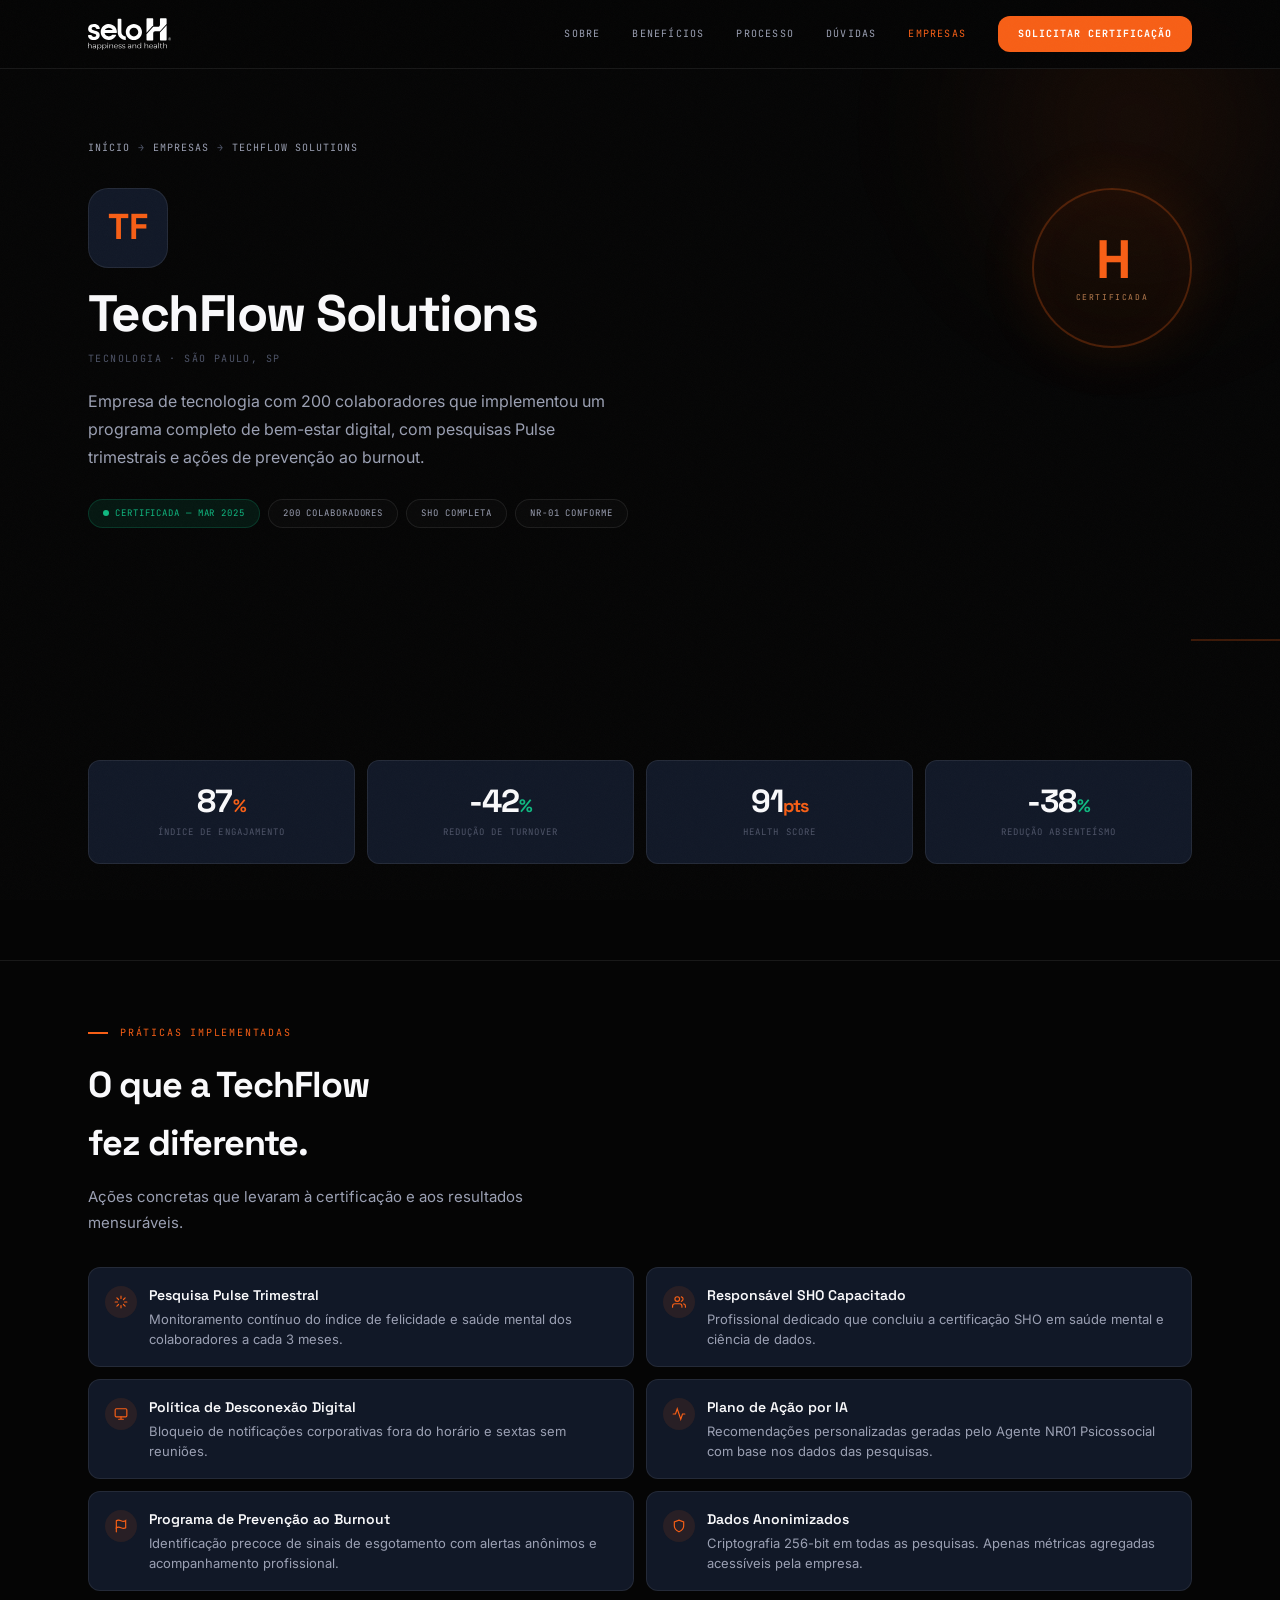
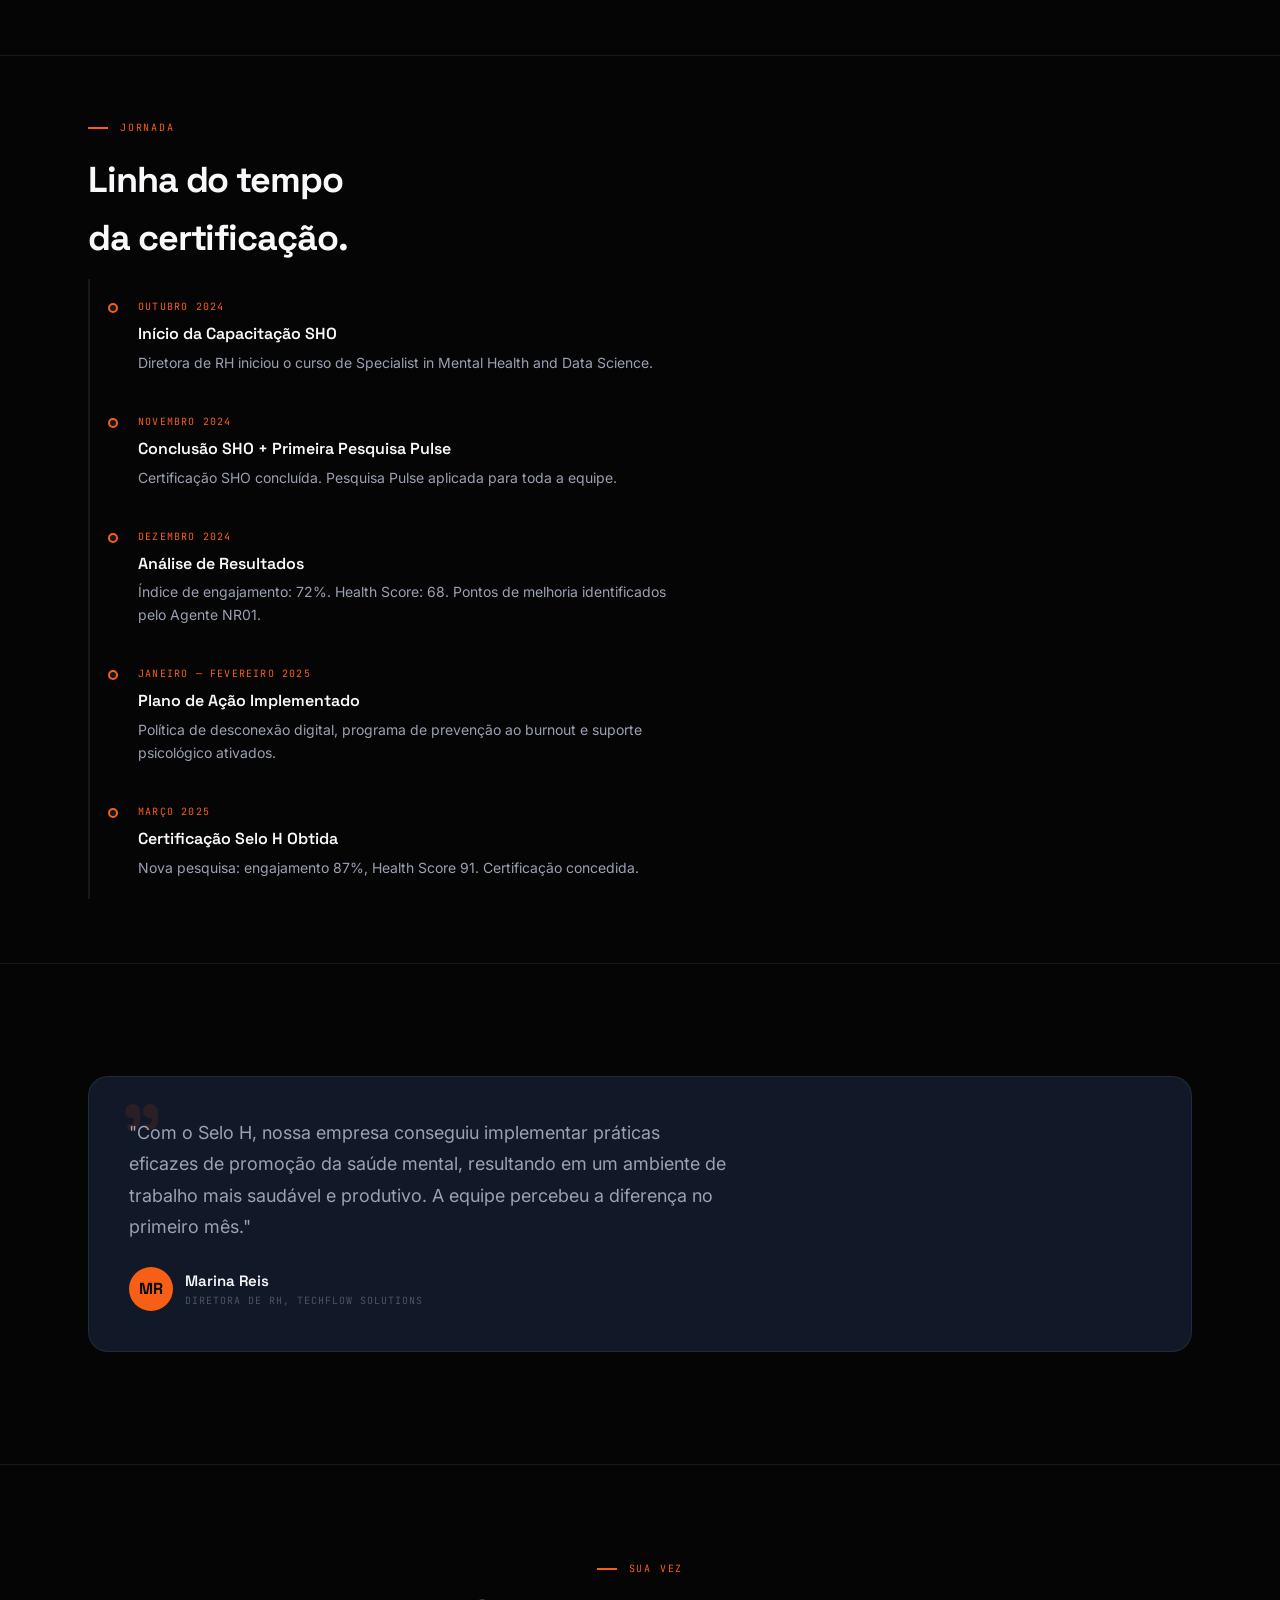
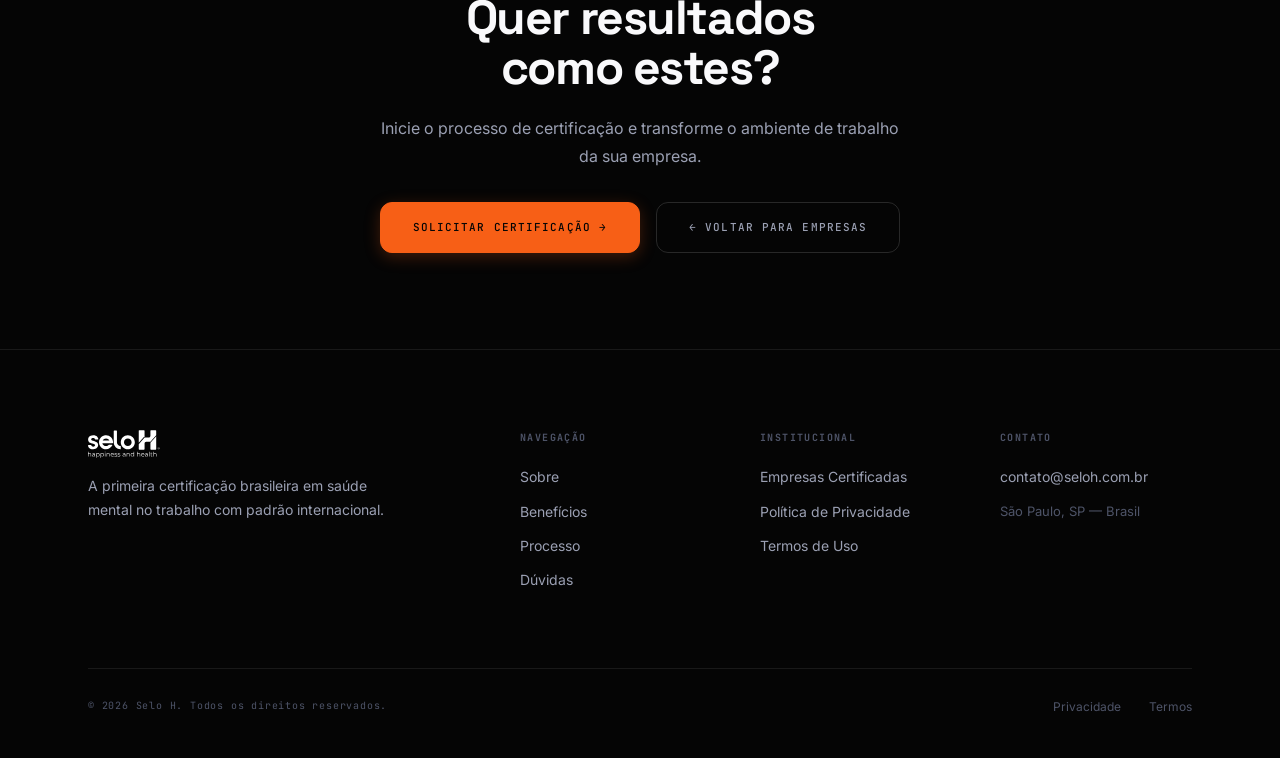
==== web/empresa-detalhe.html @ 423f3311 "initial commit" ====
<!DOCTYPE html>
<html lang="pt-BR">
<head>
<meta charset="UTF-8">
<meta name="viewport" content="width=device-width, initial-scale=1.0">
<meta name="description" content="Detalhes da certificação Selo H — Saúde mental no trabalho com padrão internacional.">
<meta name="robots" content="index, follow">
<meta name="theme-color" content="#F75F16">

<link rel="canonical" href="https://seloh.com.br/empresa-detalhe">
<link rel="icon" type="image/svg+xml" href="../assets/svg/Selo H - Logo.svg">

<link rel="preconnect" href="https://fonts.googleapis.com">
<link rel="preconnect" href="https://fonts.gstatic.com" crossorigin>
<link href="https://fonts.googleapis.com/css2?family=Space+Grotesk:wght@400;500;600;700&family=Inter:wght@400;500;600;700&family=JetBrains+Mono:wght@400;500&display=swap" rel="stylesheet">

<title>TechFlow Solutions — Selo H</title>

<script type="application/ld+json">
{
  "@context":"https://schema.org",
  "@type":"BreadcrumbList",
  "itemListElement":[
    {"@type":"ListItem","position":1,"name":"Início","item":"https://seloh.com.br/"},
    {"@type":"ListItem","position":2,"name":"Empresas Certificadas","item":"https://seloh.com.br/empresas-certificadas"},
    {"@type":"ListItem","position":3,"name":"TechFlow Solutions","item":"https://seloh.com.br/empresa-detalhe?id=techflow"}
  ]
}
</script>

<style>
:root{
  --bg-deep:#050505;--bg-raised:#0d1120;--bg-surface:#111827;
  --bg-overlay:#1a2035;--bg-cream:#faf8f6;--bg-warm:#f3efe8;
  --border-faint:rgba(255,255,255,0.05);--border-subtle:rgba(255,255,255,0.08);
  --border-mid:rgba(255,255,255,0.14);--border-strong:rgba(255,255,255,0.24);
  --border-inv:rgba(0,0,0,0.08);
  --text-white:#f9f9fb;--text-grey:#9ba0b3;--text-dim:#4e5468;
  --text-dark:#1a1a1a;--text-dark-mid:#555;--text-dark-dim:#999;
  --accent:#F75F16;--accent-hover:#dc4d11;--accent-light:#ffad6e;
  --accent-dim:rgba(247,95,22,0.10);--accent-glow:rgba(247,95,22,0.25);
  --success:#10b981;--warning:#f59e0b;--error:#ef4444;
  --font-display:'Space Grotesk',system-ui,sans-serif;
  --font-body:'Inter',system-ui,sans-serif;
  --font-mono:'JetBrains Mono',monospace;
  --ease-out:cubic-bezier(0.22,1,0.36,1);
  --ease-spring:cubic-bezier(0.34,1.56,0.64,1);
  --max-w:1200px;
  --radius-sm:6px;--radius-md:12px;--radius-lg:20px;
  --radius-xl:28px;--radius-pill:999px;
}

*,*::before,*::after{box-sizing:border-box;margin:0;padding:0}
html{font-size:16px;scroll-behavior:smooth}
body{background:var(--bg-deep);color:var(--text-white);font-family:var(--font-body);line-height:1.6;-webkit-font-smoothing:antialiased;overflow-x:hidden}
a{color:inherit;text-decoration:none}
button{border:none;background:none;cursor:pointer;font-family:inherit}
img{max-width:100%;display:block}
ul,ol{list-style:none}
.sr-only{position:absolute;width:1px;height:1px;padding:0;margin:-1px;overflow:hidden;clip:rect(0,0,0,0);white-space:nowrap;border:0}
.grain{position:fixed;inset:0;pointer-events:none;z-index:9999;opacity:0.025;background-image:url("data:image/svg+xml,%3Csvg viewBox='0 0 256 256' xmlns='http://www.w3.org/2000/svg'%3E%3Cfilter id='n'%3E%3CfeTurbulence type='fractalNoise' baseFrequency='0.85' numOctaves='4' stitchTiles='stitch'/%3E%3C/filter%3E%3Crect width='100%25' height='100%25' filter='url(%23n)'/%3E%3C/svg%3E");background-repeat:repeat;background-size:180px}
.container{max-width:var(--max-w);margin:0 auto;padding:0 48px}
@media(max-width:768px){.container{padding:0 24px}}

/* Progress */
.progress{position:fixed;top:0;left:0;right:0;height:2px;z-index:200}
.progress-fill{height:100%;width:0%;background:linear-gradient(90deg,var(--accent),var(--accent-light));box-shadow:0 0 12px var(--accent-glow)}

/* Navigation */
.nav{position:fixed;top:0;left:0;right:0;z-index:100;padding:16px 0;background:rgba(5,5,5,0.92);backdrop-filter:blur(20px);-webkit-backdrop-filter:blur(20px);border-bottom:1px solid var(--border-subtle)}
.nav-inner{max-width:var(--max-w);margin:0 auto;padding:0 48px;display:flex;align-items:center;justify-content:space-between}
.nav-brand{display:flex;align-items:center}
.nav-brand-logo{height:32px;width:auto;transition:opacity 0.2s;filter:brightness(0) invert(1)}
.nav-brand-logo:hover{opacity:0.85}
.nav-links{display:flex;align-items:center;gap:32px}
.nav-links a{font-family:var(--font-mono);font-size:10px;letter-spacing:0.12em;text-transform:uppercase;color:var(--text-grey);transition:color 0.2s;position:relative}
.nav-links a:hover{color:var(--text-white)}
.nav-links a:not(.nav-cta)::after{content:'';position:absolute;bottom:-4px;left:0;width:0;height:1.5px;background:var(--accent);transition:width 0.3s var(--ease-out)}
.nav-links a:not(.nav-cta):hover::after{width:100%}
.nav-links a.active{color:var(--accent)}
.nav-links a.nav-cta{font-family:var(--font-mono);font-size:10px;letter-spacing:0.1em;text-transform:uppercase;padding:10px 20px;background:var(--accent);color:#fff;border-radius:var(--radius-md);font-weight:700;transition:background 0.2s,transform 0.15s;display:inline-flex;align-items:center;gap:6px}
.nav-links a.nav-cta:hover{background:var(--accent-hover);transform:translateY(-1px);color:#fff}
.nav-toggle{display:none;flex-direction:column;gap:5px;cursor:pointer;padding:8px;z-index:110}
.nav-toggle span{width:22px;height:2px;background:var(--text-white);transition:transform 0.3s,opacity 0.3s}
.nav-toggle.open span:nth-child(1){transform:rotate(45deg) translate(5px,5px)}
.nav-toggle.open span:nth-child(2){opacity:0}
.nav-toggle.open span:nth-child(3){transform:rotate(-45deg) translate(5px,-5px)}
@media(max-width:900px){
  .nav-inner{padding:0 24px}
  .nav-toggle{display:flex}
  .nav-links{position:fixed;top:0;right:-100%;width:280px;height:100vh;background:var(--bg-raised);flex-direction:column;align-items:flex-start;padding:80px 32px 32px;gap:24px;transition:right 0.4s var(--ease-out);border-left:1px solid var(--border-subtle)}
  .nav-links.open{right:0}
  .nav-links a{font-size:12px}
}

/* Eyebrow */
.eyebrow{font-family:var(--font-mono);font-size:10px;letter-spacing:0.18em;text-transform:uppercase;color:var(--accent);display:flex;align-items:center;gap:12px;margin-bottom:16px}
.eyebrow::before{content:'';width:20px;height:2px;background:var(--accent);flex-shrink:0}

/* Btn */
.btn{display:inline-flex;align-items:center;gap:8px;font-family:var(--font-mono);font-size:11px;font-weight:500;letter-spacing:0.1em;text-transform:uppercase;border-radius:var(--radius-md);transition:transform 0.15s,box-shadow 0.25s,background 0.2s,color 0.2s,border-color 0.2s;white-space:nowrap;position:relative;overflow:hidden}
.btn-solid{color:#050505;background:var(--accent);border:1.5px solid var(--accent);padding:16px 32px;box-shadow:0 4px 16px var(--accent-glow)}
.btn-solid:hover{background:var(--accent-hover);border-color:var(--accent-hover);transform:translateY(-2px);box-shadow:0 0 40px rgba(247,95,22,0.3)}
.btn-outline{color:var(--text-grey);background:transparent;border:1.5px solid var(--border-mid);padding:16px 32px}
.btn-outline:hover{color:var(--accent);border-color:var(--accent);transform:translateY(-2px)}

/* Reveal */
.reveal{opacity:0;transform:scale(0.96) translateY(12px);transition:opacity 0.8s var(--ease-out),transform 0.8s var(--ease-out)}
.reveal.visible{opacity:1;transform:scale(1) translateY(0)}
.d1{transition-delay:0.06s}.d2{transition-delay:0.12s}.d3{transition-delay:0.18s}.d4{transition-delay:0.24s}.d5{transition-delay:0.30s}

/* Heartbeat */
@keyframes draw-hb{0%{stroke-dashoffset:1200;opacity:0.15}50%{stroke-dashoffset:0;opacity:0.4}100%{stroke-dashoffset:-1200;opacity:0.15}}
.heartbeat{width:100%;height:48px;overflow:hidden}
.heartbeat svg{width:100%;height:48px}
.heartbeat path{fill:none;stroke:var(--accent);stroke-width:1.5;stroke-dasharray:1200;stroke-dashoffset:1200;opacity:0.3;animation:draw-hb 4s ease-in-out infinite}

/* Breadcrumb */
.breadcrumb{font-family:var(--font-mono);font-size:10px;letter-spacing:0.1em;text-transform:uppercase;color:var(--text-dim);display:flex;align-items:center;gap:8px;margin-bottom:32px;flex-wrap:wrap}
.breadcrumb a{color:var(--text-grey);transition:color 0.2s}
.breadcrumb a:hover{color:var(--accent)}
.breadcrumb .sep{color:var(--text-dim)}

/* Orbs */
@keyframes breathe{0%,100%{transform:scale(1);opacity:0.5}50%{transform:scale(1.12);opacity:0.8}}
.orb{position:absolute;border-radius:50%;background:radial-gradient(circle,var(--accent-dim) 0%,transparent 70%);pointer-events:none;filter:blur(60px);animation:breathe 8s ease-in-out infinite}

/* Glass */
.glass{background:rgba(255,255,255,0.03);backdrop-filter:blur(16px);-webkit-backdrop-filter:blur(16px);border:1px solid var(--border-subtle);border-radius:var(--radius-lg);padding:32px;position:relative;overflow:hidden}
.glass::before{content:'';position:absolute;top:0;left:0;right:0;height:1px;background:linear-gradient(90deg,transparent,rgba(255,255,255,0.08),transparent)}

/* ── Detail page specifics ── */
.detail-hero{padding:140px 0 64px;position:relative}
.detail-hero-grid{display:grid;grid-template-columns:1fr auto;gap:48px;align-items:start}
@media(max-width:900px){.detail-hero-grid{grid-template-columns:1fr}}

.detail-logo{width:80px;height:80px;border-radius:var(--radius-lg);background:var(--bg-surface);border:1px solid var(--border-subtle);display:flex;align-items:center;justify-content:center;font-family:var(--font-display);font-size:36px;font-weight:700;color:var(--accent);margin-bottom:20px}

.detail-name{font-family:var(--font-display);font-size:clamp(32px,4vw,52px);font-weight:700;letter-spacing:-0.03em;line-height:1;margin-bottom:12px}
.detail-sector{font-family:var(--font-mono);font-size:10px;letter-spacing:0.14em;text-transform:uppercase;color:var(--text-dim);margin-bottom:20px}
.detail-desc{font-size:16px;color:var(--text-grey);line-height:1.75;max-width:540px;margin-bottom:28px}

.detail-tags{display:flex;flex-wrap:wrap;gap:8px;margin-bottom:24px}
.detail-tag{display:inline-flex;align-items:center;gap:6px;padding:6px 14px;border-radius:var(--radius-pill);font-family:var(--font-mono);font-size:9px;letter-spacing:0.1em;text-transform:uppercase;border:1px solid var(--border-subtle);color:var(--text-grey);background:rgba(255,255,255,0.02)}
.detail-tag.cert{background:rgba(16,185,129,0.10);border-color:rgba(16,185,129,0.2);color:var(--success)}
.detail-tag.cert::before{content:'';width:6px;height:6px;border-radius:50%;background:var(--success)}

/* Seal badge */
.seal-badge{width:160px;height:160px;border-radius:50%;background:rgba(247,95,22,0.04);border:2px solid rgba(247,95,22,0.25);display:flex;align-items:center;justify-content:center;flex-direction:column;gap:4px;box-shadow:0 0 60px rgba(247,95,22,0.10),inset 0 0 40px rgba(247,95,22,0.03);flex-shrink:0}
.seal-badge-h{font-family:var(--font-display);font-size:54px;font-weight:700;color:var(--accent);line-height:1;letter-spacing:-0.04em}
.seal-badge-label{font-family:var(--font-mono);font-size:8px;letter-spacing:0.2em;text-transform:uppercase;color:var(--accent-light);opacity:0.7}
@media(max-width:900px){.seal-badge{width:120px;height:120px}.seal-badge-h{font-size:40px}}

/* Stats grid */
.stats-grid{display:grid;grid-template-columns:repeat(4,1fr);gap:12px;margin:48px 0}
@media(max-width:768px){.stats-grid{grid-template-columns:repeat(2,1fr)}}
.stat-card{background:var(--bg-surface);border:1px solid var(--border-subtle);border-radius:var(--radius-md);padding:24px;text-align:center;transition:border-color 0.3s,transform 0.3s}
.stat-card:hover{border-color:rgba(247,95,22,0.15);transform:translateY(-3px)}
.stat-card-num{font-family:var(--font-display);font-size:32px;font-weight:700;letter-spacing:-0.03em;line-height:1;color:var(--text-white)}
.stat-card-label{font-family:var(--font-mono);font-size:9px;letter-spacing:0.12em;text-transform:uppercase;color:var(--text-dim);margin-top:8px}

/* Timeline */
.timeline{position:relative;padding-left:24px;border-left:2px solid var(--border-subtle)}
.timeline-item{position:relative;padding:20px 0 20px 24px}
.timeline-item::before{content:'';position:absolute;left:-6px;top:24px;width:10px;height:10px;border-radius:50%;background:var(--bg-surface);border:2px solid var(--accent)}
.timeline-date{font-family:var(--font-mono);font-size:10px;letter-spacing:0.12em;text-transform:uppercase;color:var(--accent);margin-bottom:6px}
.timeline-title{font-family:var(--font-display);font-size:16px;font-weight:600;color:var(--text-white);margin-bottom:4px}
.timeline-desc{font-size:14px;color:var(--text-grey);line-height:1.65}

/* Testimonial (single) */
.testimonial-single{background:var(--bg-surface);border:1px solid var(--border-subtle);border-radius:var(--radius-lg);padding:40px;position:relative;margin:48px 0}
.testimonial-single::before{content:'"';position:absolute;top:16px;left:32px;font-family:var(--font-display);font-size:80px;font-weight:700;line-height:1;color:var(--accent);opacity:0.1}
.testimonial-single-text{font-size:18px;color:var(--text-grey);line-height:1.75;margin-bottom:24px;position:relative;z-index:1;max-width:600px}
.testimonial-single-author{display:flex;align-items:center;gap:12px}
.testimonial-single-avatar{width:44px;height:44px;border-radius:50%;background:var(--accent);display:flex;align-items:center;justify-content:center;font-family:var(--font-display);font-size:16px;font-weight:700;color:#050505;flex-shrink:0}
.testimonial-single-name{font-family:var(--font-display);font-size:15px;font-weight:600;color:var(--text-white)}
.testimonial-single-role{font-family:var(--font-mono);font-size:10px;letter-spacing:0.1em;text-transform:uppercase;color:var(--text-dim)}

/* Section */
.detail-section{padding:64px 0;border-top:1px solid var(--border-subtle)}
.detail-section-title{font-family:var(--font-display);font-size:clamp(24px,3vw,36px);font-weight:700;letter-spacing:-0.03em;margin-bottom:12px}
.detail-section-sub{font-size:15px;color:var(--text-grey);line-height:1.7;max-width:500px;margin-bottom:32px}

/* Practices list */
.practices{display:grid;grid-template-columns:1fr 1fr;gap:12px}
@media(max-width:768px){.practices{grid-template-columns:1fr}}
.practice{display:flex;align-items:flex-start;gap:12px;padding:16px;background:var(--bg-surface);border:1px solid var(--border-subtle);border-radius:var(--radius-md);transition:border-color 0.3s}
.practice:hover{border-color:rgba(247,95,22,0.15)}
.practice-icon{width:32px;height:32px;border-radius:50%;background:var(--accent-dim);display:flex;align-items:center;justify-content:center;flex-shrink:0;margin-top:2px}
.practice-icon svg{width:14px;height:14px;color:var(--accent)}
.practice-title{font-family:var(--font-display);font-size:14px;font-weight:600;color:var(--text-white);margin-bottom:2px}
.practice-desc{font-size:13px;color:var(--text-grey);line-height:1.6}

/* CTA */
.cta-block{text-align:center;padding:96px 48px;position:relative}
.cta-block h2{font-family:var(--font-display);font-size:clamp(28px,4vw,48px);font-weight:700;letter-spacing:-0.03em;line-height:1.05;margin-bottom:20px}
.cta-block p{font-size:16px;color:var(--text-grey);line-height:1.75;max-width:540px;margin:0 auto 32px}

/* Footer */
.footer{border-top:1px solid var(--border-subtle);padding:80px 0 40px}
.footer-grid{display:grid;grid-template-columns:2fr 1fr 1fr 1fr;gap:48px;margin-bottom:64px}
.footer-brand p{font-size:14px;color:var(--text-grey);line-height:1.7;margin-top:16px;max-width:300px}
.footer-col h4{font-family:var(--font-mono);font-size:10px;letter-spacing:0.14em;text-transform:uppercase;color:var(--text-dim);margin-bottom:20px}
.footer-col a{display:block;font-size:14px;color:var(--text-grey);margin-bottom:12px;transition:color 0.2s}
.footer-col a:hover{color:var(--accent)}
.footer-bottom{display:flex;align-items:center;justify-content:space-between;border-top:1px solid var(--border-subtle);padding-top:24px}
.footer-bottom p{font-family:var(--font-mono);font-size:10px;letter-spacing:0.08em;color:var(--text-dim)}
.footer-bottom a{font-size:12px;color:var(--text-dim);margin-left:24px;transition:color 0.2s}
.footer-bottom a:hover{color:var(--accent)}
@media(max-width:768px){.footer-grid{grid-template-columns:1fr}.footer-bottom{flex-direction:column;gap:12px;text-align:center}}

/* Reduced motion */
@media(prefers-reduced-motion:reduce){
  *,*::before,*::after{animation-duration:0.01ms!important;animation-iteration-count:1!important;transition-duration:0.01ms!important}
  .reveal{opacity:1;transform:none}
}
</style>
</head>

<body>

<a href="#main" class="sr-only">Pular para conteúdo principal</a>
<div class="grain" aria-hidden="true"></div>
<div class="progress" aria-hidden="true"><div class="progress-fill" id="progress-fill"></div></div>

<div style="position:fixed;inset:0;pointer-events:none;z-index:0;overflow:hidden" aria-hidden="true">
  <div class="orb" style="width:450px;height:450px;top:-100px;right:-80px"></div>
</div>

<!-- Navigation -->
<nav class="nav" aria-label="Navegação principal">
  <div class="nav-inner">
    <a href="index.html" class="nav-brand" aria-label="Selo H — Início">
      <img src="images/Selo H - Logo.svg" alt="Selo H" class="nav-brand-logo">
    </a>
    <div class="nav-toggle" id="nav-toggle" aria-label="Abrir menu" role="button" tabindex="0">
      <span></span><span></span><span></span>
    </div>
    <div class="nav-links" id="nav-links">
      <a href="index.html#sobre">Sobre</a>
      <a href="index.html#beneficios">Benefícios</a>
      <a href="index.html#processo">Processo</a>
      <a href="index.html#faq">Dúvidas</a>
      <a href="empresas-certificadas.html" class="active">Empresas</a>
      <a href="index.html#contato" class="nav-cta">Solicitar Certificação</a>
    </div>
  </div>
</nav>


<main id="main">

<!-- Detail Hero -->
<section class="detail-hero">
  <div class="container">
    <nav class="breadcrumb reveal" aria-label="Breadcrumb">
      <a href="index.html">Início</a>
      <span class="sep">→</span>
      <a href="empresas-certificadas.html">Empresas</a>
      <span class="sep">→</span>
      <span style="color:var(--text-grey)">TechFlow Solutions</span>
    </nav>

    <div class="detail-hero-grid">
      <div class="reveal d1">
        <div class="detail-logo">TF</div>
        <h1 class="detail-name">TechFlow Solutions</h1>
        <div class="detail-sector">Tecnologia · São Paulo, SP</div>
        <p class="detail-desc">Empresa de tecnologia com 200 colaboradores que implementou um programa completo de bem-estar digital, com pesquisas Pulse trimestrais e ações de prevenção ao burnout.</p>
        <div class="detail-tags">
          <span class="detail-tag cert">Certificada — Mar 2025</span>
          <span class="detail-tag">200 colaboradores</span>
          <span class="detail-tag">SHO Completa</span>
          <span class="detail-tag">NR-01 Conforme</span>
        </div>
      </div>

      <div class="seal-badge reveal d2" aria-label="Selo H Certificado">
        <span class="seal-badge-h">H</span>
        <span class="seal-badge-label">Certificada</span>
      </div>
    </div>
  </div>
</section>


<!-- Heartbeat -->
<div class="heartbeat" aria-hidden="true">
  <svg viewBox="0 0 1200 48" preserveAspectRatio="none"><path d="M0 24 L300 24 L340 24 L360 8 L380 40 L400 16 L420 32 L440 24 L900 24 L940 24 L960 8 L980 40 L1000 16 L1020 32 L1040 24 L1200 24"/></svg>
</div>


<!-- Stats -->
<section style="padding:48px 0">
  <div class="container">
    <div class="stats-grid reveal">
      <div class="stat-card">
        <div class="stat-card-num">87<span style="font-size:18px;color:var(--accent)">%</span></div>
        <div class="stat-card-label">Índice de engajamento</div>
      </div>
      <div class="stat-card">
        <div class="stat-card-num">-42<span style="font-size:18px;color:var(--success)">%</span></div>
        <div class="stat-card-label">Redução de turnover</div>
      </div>
      <div class="stat-card">
        <div class="stat-card-num">91<span style="font-size:18px;color:var(--accent)">pts</span></div>
        <div class="stat-card-label">Health Score</div>
      </div>
      <div class="stat-card">
        <div class="stat-card-num">-38<span style="font-size:18px;color:var(--success)">%</span></div>
        <div class="stat-card-label">Redução absenteísmo</div>
      </div>
    </div>
  </div>
</section>


<!-- Práticas Implementadas -->
<section class="detail-section">
  <div class="container">
    <div class="eyebrow reveal">Práticas Implementadas</div>
    <h2 class="detail-section-title reveal d1">O que a TechFlow<br>fez diferente.</h2>
    <p class="detail-section-sub reveal d2">Ações concretas que levaram à certificação e aos resultados mensuráveis.</p>

    <div class="practices reveal d3">
      <div class="practice">
        <div class="practice-icon"><svg viewBox="0 0 24 24" fill="none" stroke="currentColor" stroke-width="2" stroke-linecap="round"><path d="M12 2v4m0 12v4M4.93 4.93l2.83 2.83m8.48 8.48l2.83 2.83M2 12h4m12 0h4M4.93 19.07l2.83-2.83m8.48-8.48l2.83-2.83"/></svg></div>
        <div>
          <div class="practice-title">Pesquisa Pulse Trimestral</div>
          <div class="practice-desc">Monitoramento contínuo do índice de felicidade e saúde mental dos colaboradores a cada 3 meses.</div>
        </div>
      </div>
      <div class="practice">
        <div class="practice-icon"><svg viewBox="0 0 24 24" fill="none" stroke="currentColor" stroke-width="2" stroke-linecap="round"><path d="M17 21v-2a4 4 0 0 0-4-4H5a4 4 0 0 0-4 4v2"/><circle cx="9" cy="7" r="4"/><path d="M23 21v-2a4 4 0 0 0-3-3.87"/><path d="M16 3.13a4 4 0 0 1 0 7.75"/></svg></div>
        <div>
          <div class="practice-title">Responsável SHO Capacitado</div>
          <div class="practice-desc">Profissional dedicado que concluiu a certificação SHO em saúde mental e ciência de dados.</div>
        </div>
      </div>
      <div class="practice">
        <div class="practice-icon"><svg viewBox="0 0 24 24" fill="none" stroke="currentColor" stroke-width="2" stroke-linecap="round"><rect x="2" y="3" width="20" height="14" rx="2"/><path d="M8 21h8m-4-4v4"/></svg></div>
        <div>
          <div class="practice-title">Política de Desconexão Digital</div>
          <div class="practice-desc">Bloqueio de notificações corporativas fora do horário e sextas sem reuniões.</div>
        </div>
      </div>
      <div class="practice">
        <div class="practice-icon"><svg viewBox="0 0 24 24" fill="none" stroke="currentColor" stroke-width="2" stroke-linecap="round"><path d="M22 12h-4l-3 9L9 3l-3 9H2"/></svg></div>
        <div>
          <div class="practice-title">Plano de Ação por IA</div>
          <div class="practice-desc">Recomendações personalizadas geradas pelo Agente NR01 Psicossocial com base nos dados das pesquisas.</div>
        </div>
      </div>
      <div class="practice">
        <div class="practice-icon"><svg viewBox="0 0 24 24" fill="none" stroke="currentColor" stroke-width="2" stroke-linecap="round"><path d="M4 15s1-1 4-1 5 2 8 2 4-1 4-1V3s-1 1-4 1-5-2-8-2-4 1-4 1z"/><line x1="4" y1="22" x2="4" y2="15"/></svg></div>
        <div>
          <div class="practice-title">Programa de Prevenção ao Burnout</div>
          <div class="practice-desc">Identificação precoce de sinais de esgotamento com alertas anônimos e acompanhamento profissional.</div>
        </div>
      </div>
      <div class="practice">
        <div class="practice-icon"><svg viewBox="0 0 24 24" fill="none" stroke="currentColor" stroke-width="2" stroke-linecap="round"><path d="M12 22s8-4 8-10V5l-8-3-8 3v7c0 6 8 10 8 10z"/></svg></div>
        <div>
          <div class="practice-title">Dados Anonimizados</div>
          <div class="practice-desc">Criptografia 256-bit em todas as pesquisas. Apenas métricas agregadas acessíveis pela empresa.</div>
        </div>
      </div>
    </div>
  </div>
</section>


<!-- Linha do Tempo -->
<section class="detail-section">
  <div class="container">
    <div class="eyebrow reveal">Jornada</div>
    <h2 class="detail-section-title reveal d1">Linha do tempo<br>da certificação.</h2>

    <div class="timeline reveal d2" style="max-width:600px">
      <div class="timeline-item">
        <div class="timeline-date">Outubro 2024</div>
        <div class="timeline-title">Início da Capacitação SHO</div>
        <div class="timeline-desc">Diretora de RH iniciou o curso de Specialist in Mental Health and Data Science.</div>
      </div>
      <div class="timeline-item">
        <div class="timeline-date">Novembro 2024</div>
        <div class="timeline-title">Conclusão SHO + Primeira Pesquisa Pulse</div>
        <div class="timeline-desc">Certificação SHO concluída. Pesquisa Pulse aplicada para toda a equipe.</div>
      </div>
      <div class="timeline-item">
        <div class="timeline-date">Dezembro 2024</div>
        <div class="timeline-title">Análise de Resultados</div>
        <div class="timeline-desc">Índice de engajamento: 72%. Health Score: 68. Pontos de melhoria identificados pelo Agente NR01.</div>
      </div>
      <div class="timeline-item">
        <div class="timeline-date">Janeiro — Fevereiro 2025</div>
        <div class="timeline-title">Plano de Ação Implementado</div>
        <div class="timeline-desc">Política de desconexão digital, programa de prevenção ao burnout e suporte psicológico ativados.</div>
      </div>
      <div class="timeline-item">
        <div class="timeline-date">Março 2025</div>
        <div class="timeline-title">Certificação Selo H Obtida</div>
        <div class="timeline-desc">Nova pesquisa: engajamento 87%, Health Score 91. Certificação concedida.</div>
      </div>
    </div>
  </div>
</section>


<!-- Depoimento -->
<section class="detail-section">
  <div class="container">
    <div class="testimonial-single reveal">
      <p class="testimonial-single-text">"Com o Selo H, nossa empresa conseguiu implementar práticas eficazes de promoção da saúde mental, resultando em um ambiente de trabalho mais saudável e produtivo. A equipe percebeu a diferença no primeiro mês."</p>
      <div class="testimonial-single-author">
        <div class="testimonial-single-avatar">MR</div>
        <div>
          <div class="testimonial-single-name">Marina Reis</div>
          <div class="testimonial-single-role">Diretora de RH, TechFlow Solutions</div>
        </div>
      </div>
    </div>
  </div>
</section>


<!-- CTA -->
<section style="border-top:1px solid var(--border-subtle)">
  <div class="container">
    <div class="cta-block reveal">
      <div class="eyebrow" style="justify-content:center">Sua vez</div>
      <h2>Quer resultados<br>como estes?</h2>
      <p>Inicie o processo de certificação e transforme o ambiente de trabalho da sua empresa.</p>
      <div style="display:flex;gap:16px;justify-content:center;flex-wrap:wrap">
        <a href="index.html#contato" class="btn btn-solid">Solicitar certificação →</a>
        <a href="empresas-certificadas.html" class="btn btn-outline">← Voltar para empresas</a>
      </div>
    </div>
  </div>
</section>


<!-- Footer -->
<footer class="footer">
  <div class="container">
    <div class="footer-grid">
      <div class="footer-brand">
      <div style="margin-bottom:4px">
          <img src="images/Selo H - Logo.svg" alt="Selo H" style="height:28px;width:auto;filter:brightness(0) invert(1)">
        </div>
        <p>A primeira certificação brasileira em saúde mental no trabalho com padrão internacional.</p>
      </div>
      <div class="footer-col">
        <h4>Navegação</h4>
        <a href="index.html#sobre">Sobre</a>
        <a href="index.html#beneficios">Benefícios</a>
        <a href="index.html#processo">Processo</a>
        <a href="index.html#faq">Dúvidas</a>
      </div>
      <div class="footer-col">
        <h4>Institucional</h4>
        <a href="empresas-certificadas.html">Empresas Certificadas</a>
        <a href="politica-privacidade.html">Política de Privacidade</a>
        <a href="termos.html">Termos de Uso</a>
      </div>
      <div class="footer-col">
        <h4>Contato</h4>
        <a href="mailto:contato@seloh.com.br">contato@seloh.com.br</a>
        <p style="font-size:13px;color:var(--text-dim);margin-top:8px">São Paulo, SP — Brasil</p>
      </div>
    </div>
    <div class="footer-bottom">
      <p>&copy; 2026 Selo H. Todos os direitos reservados.</p>
      <div>
        <a href="politica-privacidade.html">Privacidade</a>
        <a href="termos.html">Termos</a>
      </div>
    </div>
  </div>
</footer>
</main>


<script>
(function(){
  'use strict';

  /* Progress */
  var pf = document.getElementById('progress-fill');
  window.addEventListener('scroll', function(){
    pf.style.width = Math.min(window.scrollY / (document.documentElement.scrollHeight - window.innerHeight), 1) * 100 + '%';
  }, {passive:true});

  /* Mobile nav */
  var toggle = document.getElementById('nav-toggle');
  var links = document.getElementById('nav-links');
  toggle.addEventListener('click', function(){toggle.classList.toggle('open');links.classList.toggle('open')});
  links.querySelectorAll('a').forEach(function(a){
    a.addEventListener('click', function(){toggle.classList.remove('open');links.classList.remove('open')});
  });
  toggle.addEventListener('keydown', function(e){if(e.key==='Enter'||e.key===' '){e.preventDefault();toggle.click()}});

  /* Reveal */
  var obs = new IntersectionObserver(function(entries){
    entries.forEach(function(entry){
      if(entry.isIntersecting){entry.target.classList.add('visible');obs.unobserve(entry.target)}
    });
  }, {threshold:0.06, rootMargin:'0px 0px -24px 0px'});
  document.querySelectorAll('.reveal').forEach(function(el){obs.observe(el)});
})();
</script>

</body>
</html>
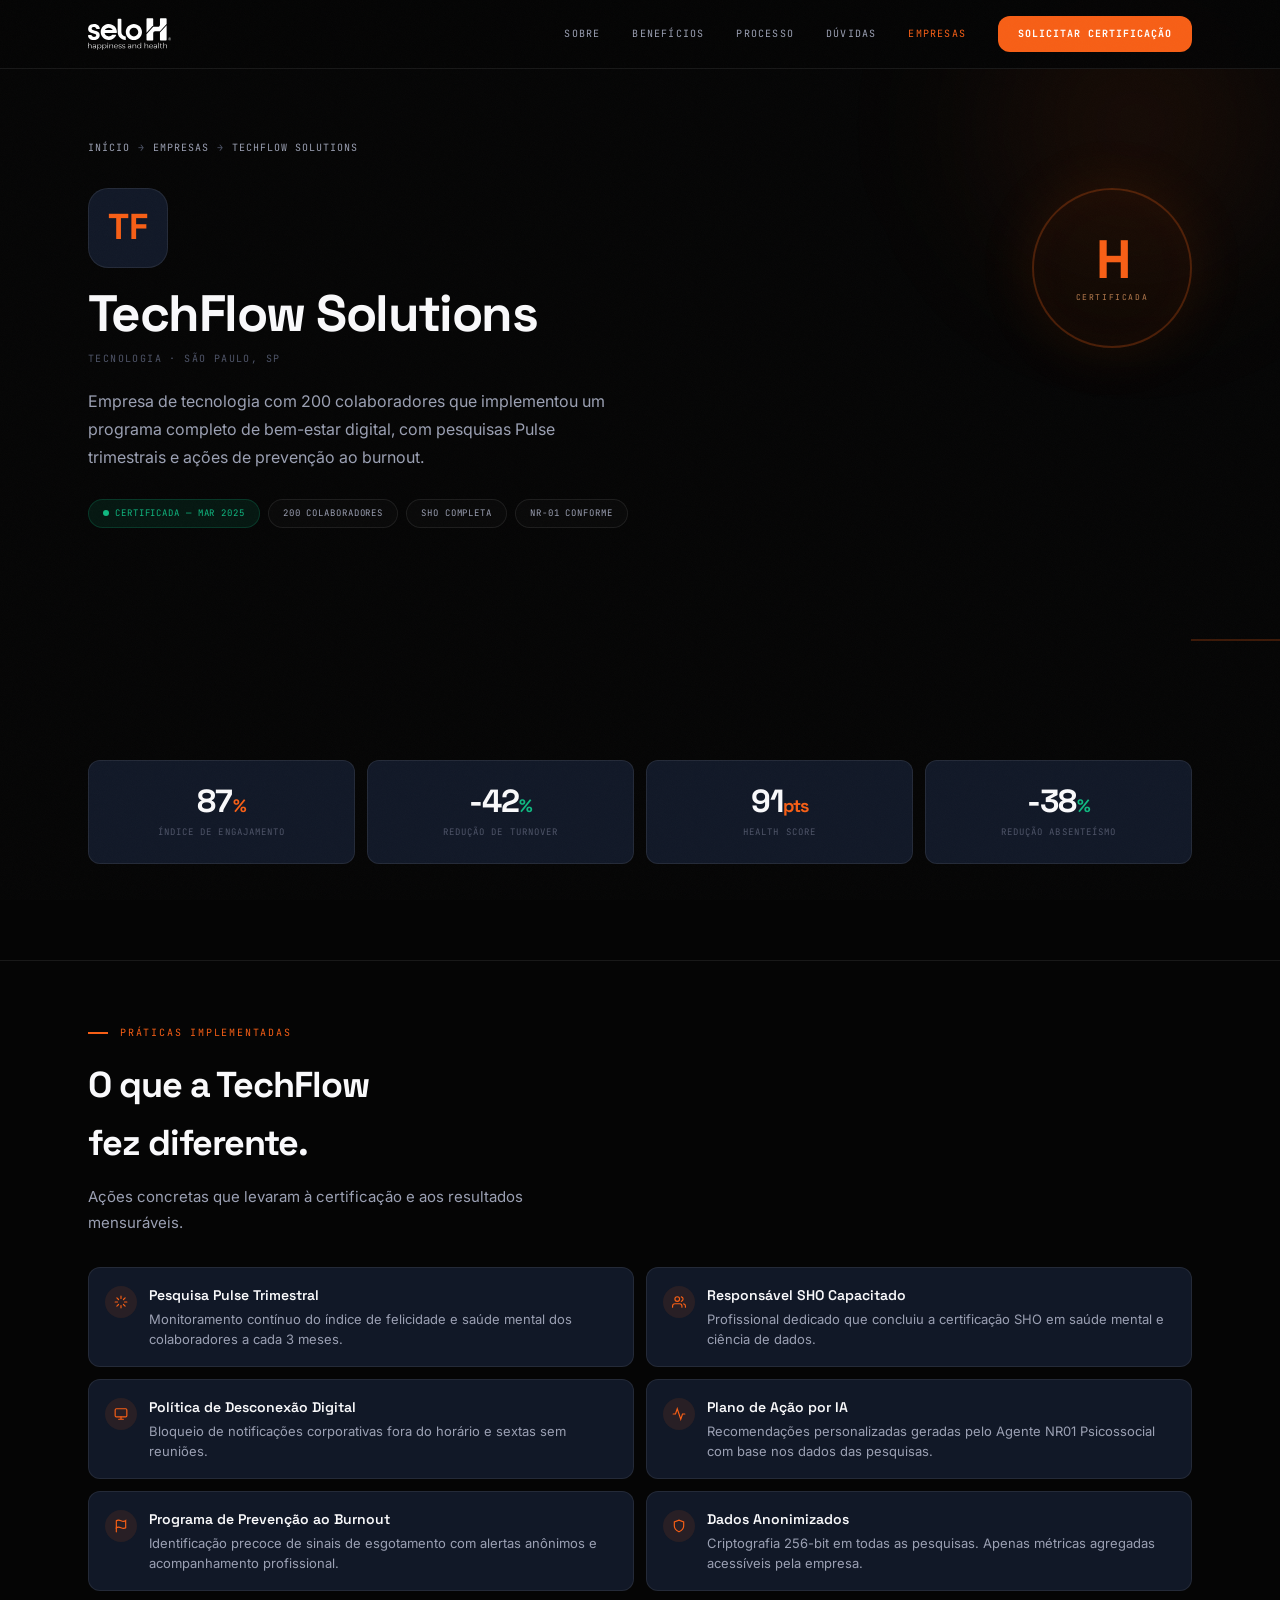
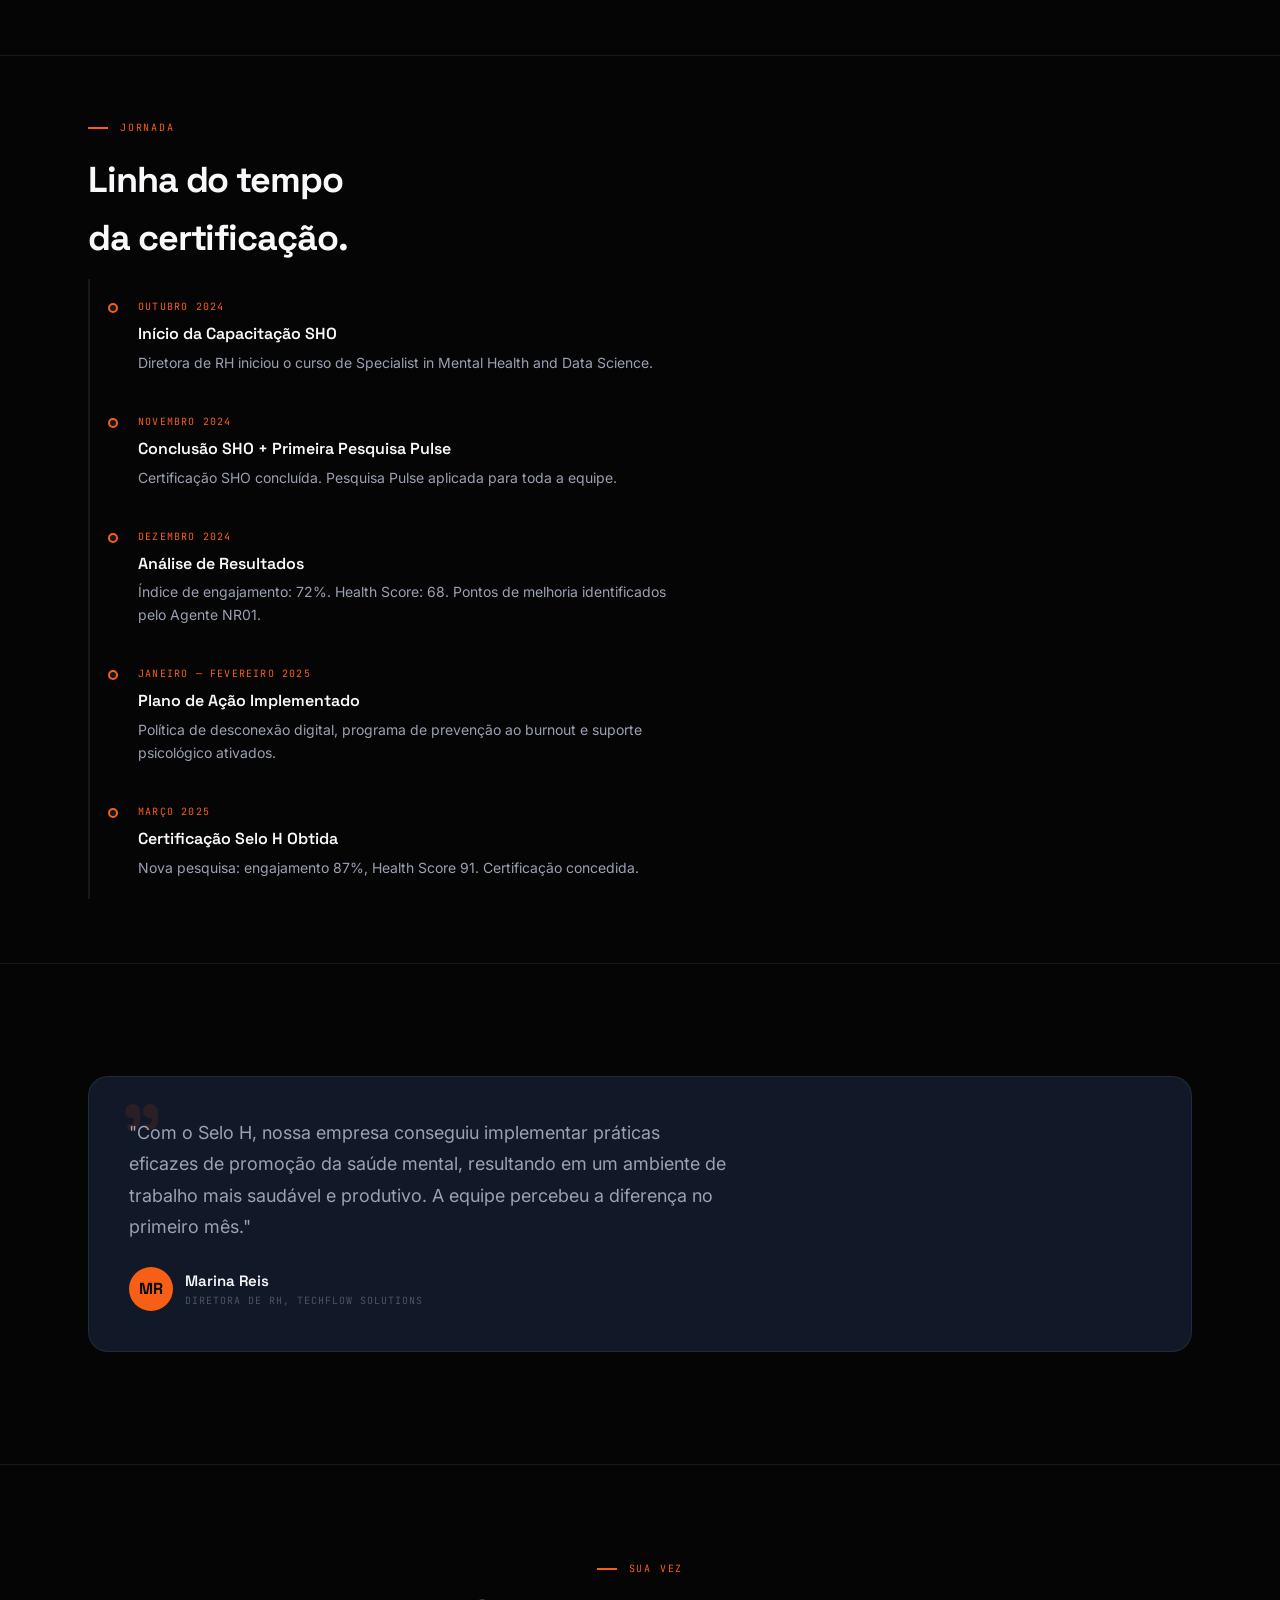
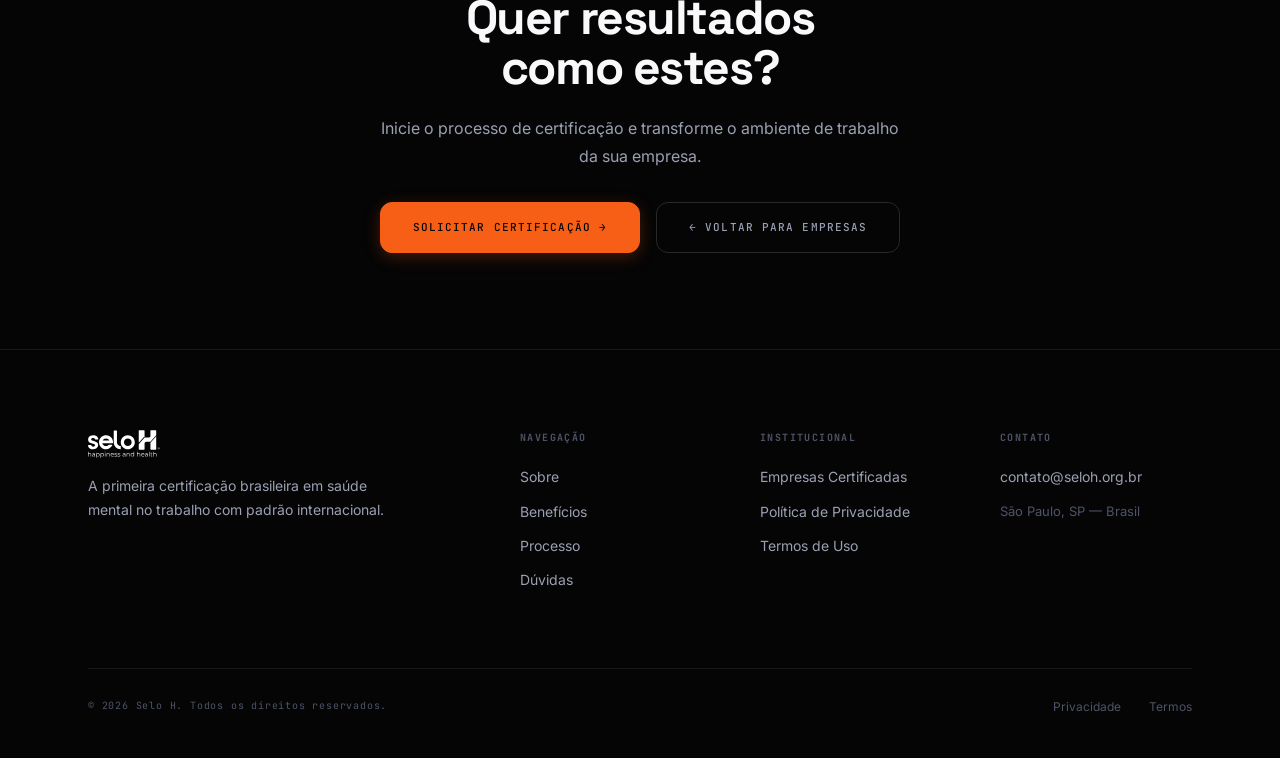
==== commit 9963213e: "feito correção de email e alteralção nas empresas" ====
--- a/web/empresa-detalhe.html
+++ b/web/empresa-detalhe.html
@@ -465,7 +465,7 @@
       </div>
       <div class="footer-col">
         <h4>Contato</h4>
-        <a href="mailto:contato@seloh.com.br">contato@seloh.com.br</a>
+        <a href="mailto:contato@seloh.org.br">contato@seloh.org.br</a>
         <p style="font-size:13px;color:var(--text-dim);margin-top:8px">São Paulo, SP — Brasil</p>
       </div>
     </div>
